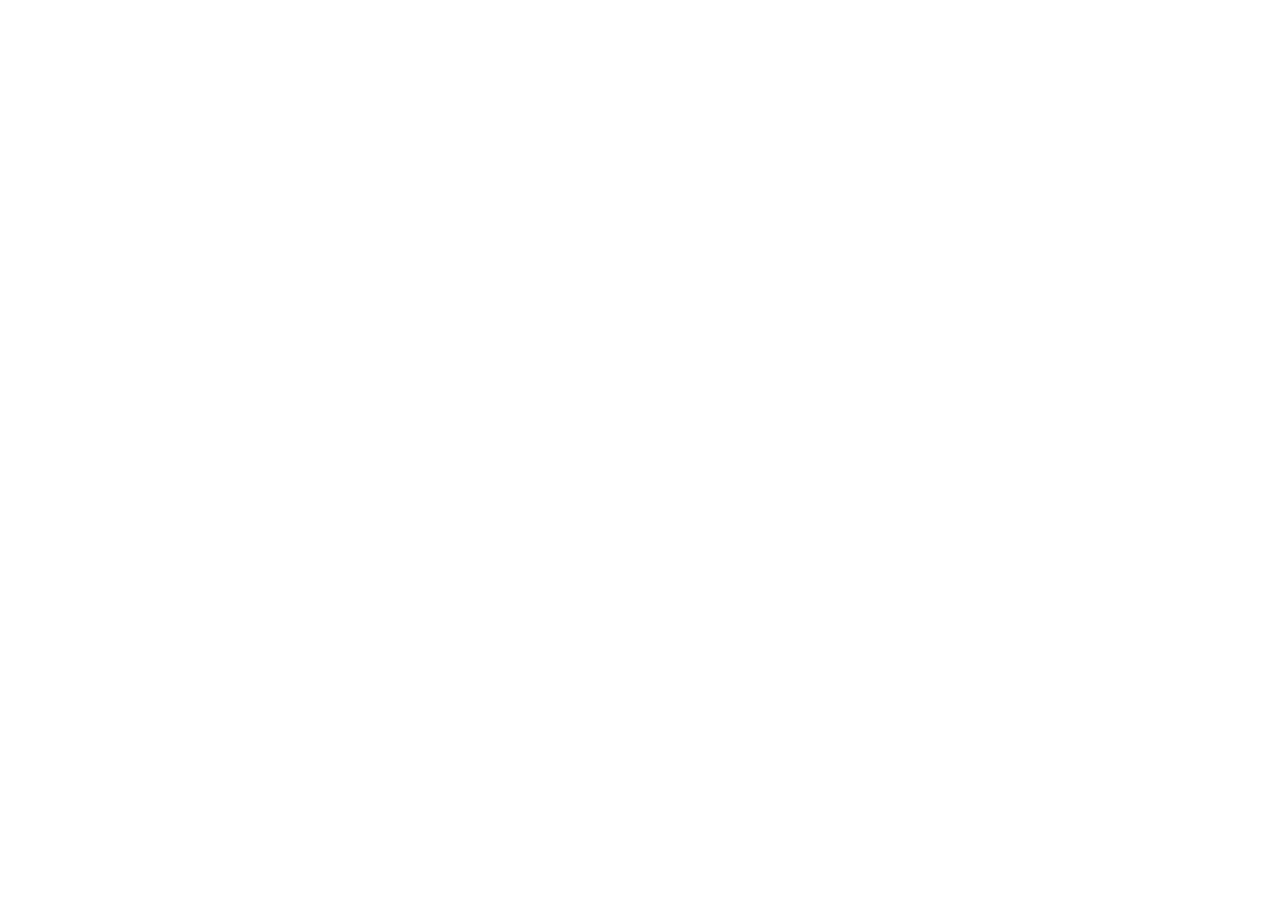
==== index.html @ a390e160 "Add files via upload" ====
<!doctype html>
<html lang="es-AR">
<head>
  <meta charset="utf-8">
  <meta name="viewport" content="width=device-width, initial-scale=1, viewport-fit=cover">
  <title>Segundo Cerebro</title>
  <meta name="description" content="Panel personal: tareas, notas y todo lo demás, guardado en tu Google Drive.">
  <meta name="theme-color" content="#EDF0EE" media="(prefers-color-scheme: light)">
  <meta name="theme-color" content="#111719" media="(prefers-color-scheme: dark)">
  <link rel="manifest" href="./manifest.webmanifest">
  <link rel="icon" href="./icons/icono.svg" type="image/svg+xml">
  <link rel="apple-touch-icon" href="./icons/icono-192.png">
  <link rel="preconnect" href="https://fonts.googleapis.com">
  <link rel="preconnect" href="https://fonts.gstatic.com" crossorigin>
  <link rel="stylesheet" href="https://fonts.googleapis.com/css2?family=Barlow:wght@400;500;600&family=Barlow+Condensed:wght@600&display=swap">
  <link rel="stylesheet" href="./css/app.css">
</head>
<body>
  <div id="app"></div>
  <div id="avisos" aria-live="polite"></div>
  <noscript>Esta app necesita JavaScript activado.</noscript>
  <script type="module" src="./js/app.js"></script>
</body>
</html>
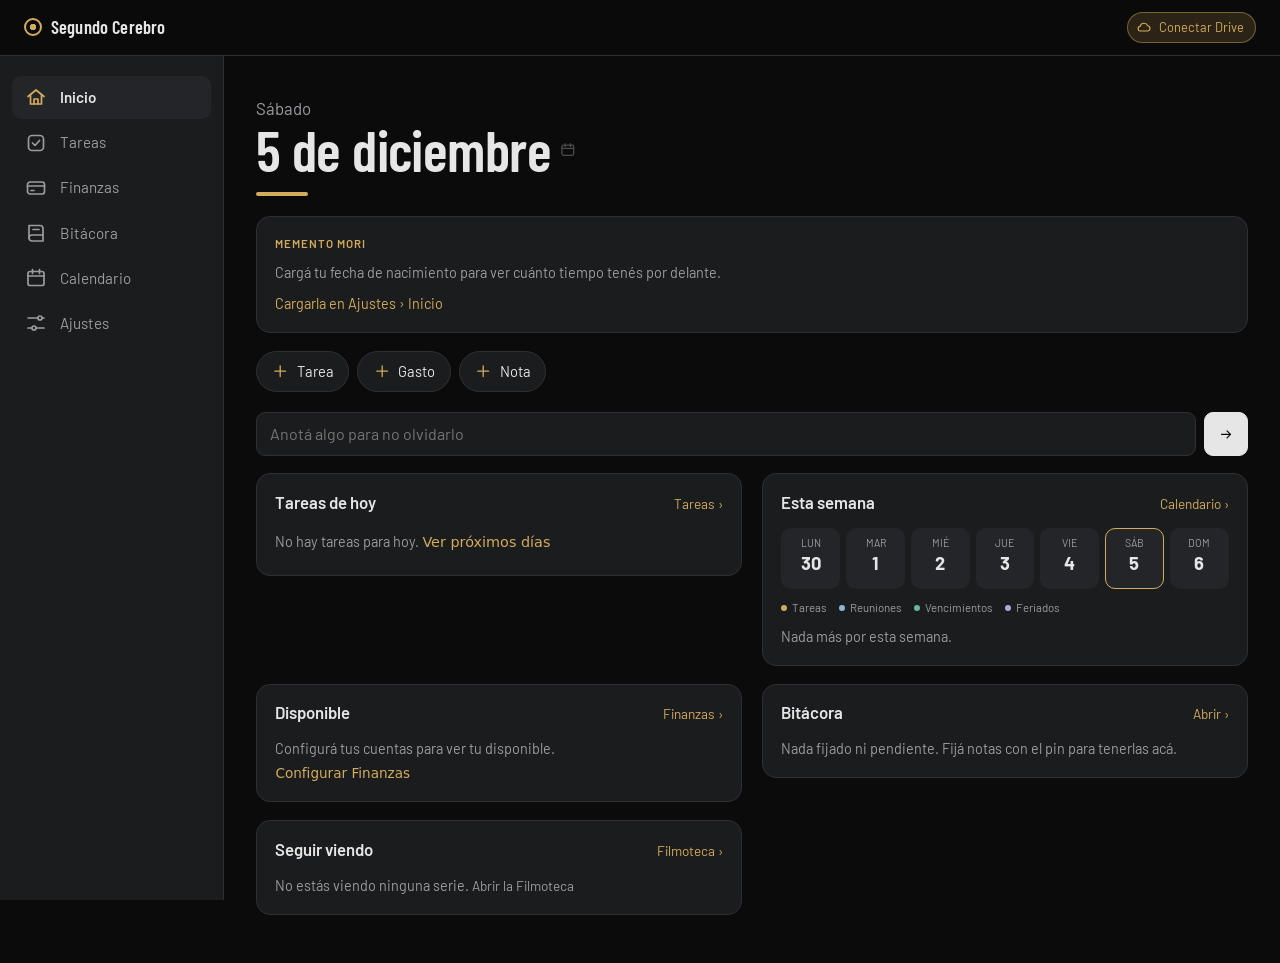
==== commit 330f754f: "Add files via upload" ====
--- a/index.html
+++ b/index.html
@@ -5,8 +5,7 @@
   <meta name="viewport" content="width=device-width, initial-scale=1, viewport-fit=cover">
   <title>Segundo Cerebro</title>
   <meta name="description" content="Panel personal: tareas, notas y todo lo demás, guardado en tu Google Drive.">
-  <meta name="theme-color" content="#EDF0EE" media="(prefers-color-scheme: light)">
-  <meta name="theme-color" content="#111719" media="(prefers-color-scheme: dark)">
+  <meta name="theme-color" content="#0B0B0C">
   <link rel="manifest" href="./manifest.webmanifest">
   <link rel="icon" href="./icons/icono.svg" type="image/svg+xml">
   <link rel="apple-touch-icon" href="./icons/icono-192.png">
--- a/css/app.css
+++ b/css/app.css
@@ -0,0 +1,527 @@
+/* ─────────────────────────────────────────────────────────────
+   Segundo Cerebro: estilos
+   Paleta: pizarra (tinta), papel frío, latón (acento), verde
+   apagado (confirmación) y rojo ladrillo (peligro).
+   Tipografía: Barlow para todo; Barlow Condensed para títulos.
+   ───────────────────────────────────────────────────────────── */
+
+:root {
+  --papel: #EDF0EE;
+  --superficie: #FFFFFF;
+  --superficie-2: #F5F7F6;
+  --tinta: #1C272E;
+  --tinta-2: #56636A;
+  --linea: #D3DAD7;
+  --laton: #93702A;
+  --laton-fondo: #F3EAD6;
+  --verde: #2C6A5A;
+  --rojo: #A3423A;
+  --rojo-fondo: #F6E3E0;
+
+  --fuente: 'Barlow', system-ui, -apple-system, 'Segoe UI', Roboto, sans-serif;
+  --fuente-titulo: 'Barlow Condensed', 'Barlow', system-ui, sans-serif;
+
+  --radio-tarjeta: 14px;
+  --radio-control: 9px;
+  --alto-menu: 64px;
+  --ancho-lectura: 44rem;
+
+  color-scheme: light;
+}
+
+/* Tema oscuro (siempre, no depende del celular ni de Windows):
+   fondo casi negro, recuadros gris oscuro neutro. */
+:root {
+  --papel: #0B0B0C;
+  --superficie: #1B1C1E;
+  --superficie-2: #242528;
+  --tinta: #E6E6E6;
+  --tinta-2: #9A9C9F;
+  --linea: #2E3033;
+  --laton: #D3AB5C;
+  --laton-fondo: #2B2416;
+  --verde: #6FB4A0;
+  --rojo: #E2786C;
+  --rojo-fondo: #3A201D;
+  color-scheme: dark;
+}
+
+*, *::before, *::after { box-sizing: border-box; }
+[hidden] { display: none !important; }
+
+html, body { margin: 0; height: 100%; }
+
+body {
+  background: var(--papel);
+  color: var(--tinta);
+  font-family: var(--fuente);
+  font-size: 1rem;
+  line-height: 1.5;
+  -webkit-font-smoothing: antialiased;
+  -webkit-tap-highlight-color: transparent;
+}
+
+h1, h2, h3 { margin: 0; font-weight: 600; line-height: 1.2; }
+p { margin: 0; }
+a { color: inherit; }
+
+:focus-visible { outline: 2px solid var(--laton); outline-offset: 2px; border-radius: 4px; }
+
+.icono { display: inline-flex; width: 1.25em; height: 1.25em; flex: none; }
+.icono svg { width: 100%; height: 100%; }
+
+/* ── Estructura ─────────────────────────────────────────── */
+
+#app {
+  min-height: 100%;
+  display: grid;
+  grid-template-columns: minmax(0, 1fr);
+  grid-template-rows: auto 1fr;
+  padding-bottom: calc(var(--alto-menu) + env(safe-area-inset-bottom));
+}
+
+.barra {
+  position: sticky; top: 0; z-index: 5;
+  display: flex; align-items: center; justify-content: space-between; gap: 1rem;
+  padding: calc(0.6rem + env(safe-area-inset-top)) 1rem 0.6rem;
+  background: color-mix(in srgb, var(--papel) 88%, transparent);
+  backdrop-filter: blur(10px);
+  border-bottom: 1px solid var(--linea);
+}
+
+.marca {
+  display: inline-flex; align-items: center; gap: 0.55rem;
+  font-family: var(--fuente-titulo); font-weight: 600; font-size: 1.15rem;
+  letter-spacing: 0.01em; text-decoration: none; white-space: nowrap;
+  min-width: 0; overflow: hidden; text-overflow: ellipsis;
+}
+
+/* El signo de la marca: un blanco de tiro en latón. */
+.marca-signo {
+  width: 18px; height: 18px; border-radius: 50%; flex: none;
+  border: 2px solid var(--laton);
+  background: radial-gradient(circle, var(--laton) 0 3px, transparent 3.5px);
+}
+
+#pantalla {
+  width: 100%; max-width: var(--ancho-lectura);
+  margin: 0 auto; padding: 1.25rem 1rem 2rem;
+  display: flex; flex-direction: column; gap: 1rem;
+}
+#pantalla:focus { outline: none; }
+
+.menu {
+  position: fixed; inset: auto 0 0 0; z-index: 6;
+  display: flex; justify-content: space-around;
+  height: calc(var(--alto-menu) + env(safe-area-inset-bottom));
+  padding-bottom: env(safe-area-inset-bottom);
+  background: var(--superficie);
+  border-top: 1px solid var(--linea);
+}
+
+.menu-item {
+  flex: 1; max-width: 8rem;
+  display: flex; flex-direction: column; align-items: center; justify-content: center; gap: 2px;
+  font-size: 0.75rem; text-decoration: none; color: var(--tinta-2);
+}
+.menu-item .icono { width: 24px; height: 24px; }
+.menu-item[aria-current='page'] { color: var(--tinta); font-weight: 600; }
+.menu-item[aria-current='page'] .icono { color: var(--laton); }
+
+@media (min-width: 900px) {
+  #app {
+    grid-template-columns: 14rem minmax(0, 1fr);
+    grid-template-rows: auto 1fr;
+    padding-bottom: 0;
+  }
+  .barra { grid-column: 1 / -1; padding: 0.75rem 1.5rem; }
+  .menu {
+    position: sticky; top: 3.5rem; align-self: start;
+    flex-direction: column; justify-content: flex-start; gap: 2px;
+    height: auto; padding: 1.25rem 0.75rem;
+    background: var(--superficie); border: 0; border-right: 1px solid var(--linea);
+    height: calc(100vh - 3.5rem); height: calc(100dvh - 3.5rem); overflow-y: auto;
+  }
+  .menu-item {
+    flex: none; max-width: none;
+    flex-direction: row; justify-content: flex-start; gap: 0.75rem;
+    padding: 0.6rem 0.75rem; border-radius: var(--radio-control);
+    font-size: 0.95rem;
+  }
+  .menu-item:hover { background: var(--superficie-2); }
+  .menu-item[aria-current='page'] { background: var(--superficie-2); }
+  #pantalla { margin: 0 auto; padding: 2rem 2rem 3rem; }
+}
+
+/* ── Indicador de sincronización ────────────────────────── */
+
+.barra-der { display: flex; align-items: center; gap: 0.4rem; }
+.barra-engranaje {
+  width: 1.75rem; height: 1.75rem; border-radius: 50%; border: 1px solid var(--linea); background: var(--superficie);
+  display: grid; place-items: center; color: var(--tinta-2); flex: none;
+}
+.barra-engranaje[hidden] { display: none; }
+.barra-engranaje .icono { width: 1rem; height: 1rem; }
+.chip-sync {
+  display: inline-flex; align-items: center; gap: 0.4rem;
+  padding: 0.3rem 0.7rem 0.3rem 0.55rem; border-radius: 999px;
+  border: 1px solid var(--linea); background: var(--superficie);
+  color: var(--tinta-2); font: inherit; font-size: 0.8rem; cursor: pointer; white-space: nowrap;
+  max-width: 11rem;
+}
+.chip-sync span:last-child { overflow: hidden; text-overflow: ellipsis; }
+#estado-sync { flex: none; }
+.chip-sync.atencion { color: var(--laton); border-color: color-mix(in srgb, var(--laton) 45%, transparent); background: var(--laton-fondo); }
+.chip-sync.girando .icono { animation: girar 1.1s linear infinite; }
+@keyframes girar { to { transform: rotate(360deg); } }
+
+/* ── Inicio ─────────────────────────────────────────────── */
+
+.portada { padding: 0.5rem 0 0.25rem; }
+.portada-dia { color: var(--tinta-2); font-size: 1.05rem; }
+.portada-dia::first-letter { text-transform: uppercase; }
+.portada-fecha {
+  font-family: var(--fuente-titulo); font-weight: 600;
+  font-size: clamp(2.75rem, 11vw, 4.25rem); line-height: 1; letter-spacing: -0.01em;
+}
+.portada-fecha::after {
+  content: ''; display: block; width: 3.25rem; height: 4px; margin-top: 0.85rem;
+  background: var(--laton); border-radius: 2px;
+}
+
+.captura-form { display: flex; gap: 0.5rem; }
+.captura-form input { flex: 1; min-width: 0; }
+
+.accesos { display: flex; gap: 0.5rem; overflow-x: auto; padding-bottom: 2px; scrollbar-width: none; }
+.acceso {
+  flex: none; display: inline-flex; align-items: center; gap: 0.45rem;
+  padding: 0.55rem 0.9rem; border-radius: 999px;
+  border: 1px solid var(--linea); background: var(--superficie);
+  color: var(--tinta); font: inherit; font-size: 0.92rem; cursor: pointer;
+}
+.acceso .icono { color: var(--laton); }
+
+.bloques { display: grid; gap: 1rem; }
+
+.vacio {
+  padding: 1.5rem 1.25rem; border: 1.5px dashed var(--linea); border-radius: var(--radio-tarjeta);
+  display: grid; gap: 0.6rem; justify-items: start;
+}
+.vacio h2 { font-family: var(--fuente-titulo); font-size: 1.4rem; }
+.vacio p { color: var(--tinta-2); max-width: 34rem; }
+
+/* ── Piezas comunes ─────────────────────────────────────── */
+
+.cabecera-pantalla h1 { font-family: var(--fuente-titulo); font-size: 2.1rem; }
+
+.tarjeta {
+  background: var(--superficie); border: 1px solid var(--linea); border-radius: var(--radio-tarjeta);
+  padding: 1.1rem 1.15rem; display: grid; gap: 0.85rem;
+}
+.tarjeta h2 { font-size: 1.05rem; }
+
+.datos { display: grid; grid-template-columns: auto 1fr; gap: 0.45rem 1.25rem; margin: 0; font-size: 0.95rem; }
+.datos dt { color: var(--tinta-2); }
+.datos dd { margin: 0; text-align: right; overflow-wrap: anywhere; }
+
+.nota { color: var(--tinta-2); font-size: 0.9rem; }
+.nota.error { color: var(--rojo); display: flex; gap: 0.4rem; align-items: flex-start; }
+.cargando { color: var(--tinta-2); }
+
+.botonera { display: flex; flex-wrap: wrap; gap: 0.5rem; }
+
+.boton {
+  display: inline-flex; align-items: center; justify-content: center; gap: 0.45rem;
+  min-height: 2.6rem; padding: 0.5rem 1rem; border-radius: var(--radio-control);
+  border: 1px solid var(--linea); background: var(--superficie-2); color: var(--tinta);
+  font: inherit; font-weight: 500; text-decoration: none; cursor: pointer;
+}
+.boton.principal { background: var(--tinta); border-color: var(--tinta); color: var(--papel); }
+.boton.peligro { background: var(--rojo-fondo); border-color: transparent; color: var(--rojo); }
+.boton:disabled { opacity: 0.55; cursor: default; }
+
+.boton-icono {
+  display: inline-grid; place-items: center; width: 2.75rem; height: 2.75rem; flex: none;
+  border-radius: var(--radio-control); border: 1px solid var(--linea);
+  background: var(--superficie-2); color: var(--tinta); cursor: pointer;
+}
+.boton-icono.principal { background: var(--tinta); border-color: var(--tinta); color: var(--papel); }
+.boton-icono:disabled { opacity: 0.45; cursor: default; }
+
+input[type='text'], input[type='number'], input[type='date'], input[type='time'], select, textarea {
+  width: 100%; min-height: 2.75rem; padding: 0.55rem 0.8rem;
+  border-radius: var(--radio-control); border: 1px solid var(--linea);
+  background: var(--superficie); color: var(--tinta); font: inherit;
+}
+input:disabled { background: var(--superficie-2); color: var(--tinta-2); }
+textarea { resize: vertical; }
+input[type='checkbox'] { width: 1.25rem; height: 1.25rem; accent-color: var(--verde); margin: 0; }
+
+/* ── Hojas (formularios y confirmaciones) ───────────────── */
+
+dialog.hoja {
+  width: 100%; max-width: 32rem; max-height: 92vh; margin: auto auto 0;
+  padding: 1.1rem 1.1rem calc(1.1rem + env(safe-area-inset-bottom));
+  border: 0; border-radius: 18px 18px 0 0;
+  background: var(--superficie); color: var(--tinta);
+}
+dialog.hoja::backdrop { background: rgb(10 15 18 / 0.45); }
+@media (min-width: 640px) {
+  dialog.hoja { margin: auto; border-radius: 16px; padding-bottom: 1.1rem; }
+}
+
+.hoja-cabecera { display: flex; align-items: center; justify-content: space-between; gap: 1rem; margin-bottom: 0.75rem; }
+.hoja-cabecera h2 { font-family: var(--fuente-titulo); font-size: 1.5rem; }
+.hoja-cabecera .boton-icono { border: 0; background: transparent; }
+.hoja-texto { margin-bottom: 1rem; }
+.hoja-botones { display: flex; justify-content: flex-end; gap: 0.5rem; margin-top: 1rem; }
+
+.formulario-campos { display: grid; gap: 0.9rem; }
+.fila-campo { display: grid; gap: 0.3rem; }
+.fila-campo.casilla { grid-template-columns: auto 1fr; align-items: center; gap: 0.6rem; }
+.etiqueta-campo { font-size: 0.9rem; color: var(--tinta-2); }
+.requerido { color: var(--laton); }
+.formulario-error { color: var(--rojo); font-size: 0.9rem; min-height: 1.2em; margin-top: 0.5rem; }
+
+/* ── Avisos ─────────────────────────────────────────────── */
+
+#avisos {
+  position: fixed; left: 50%; transform: translateX(-50%); z-index: 20;
+  bottom: calc(var(--alto-menu) + env(safe-area-inset-bottom) + 0.75rem);
+  width: min(30rem, calc(100% - 2rem)); display: grid; gap: 0.5rem;
+}
+@media (min-width: 900px) { #avisos { bottom: 1.5rem; } }
+
+.aviso {
+  display: flex; align-items: center; justify-content: space-between; gap: 1rem;
+  padding: 0.75rem 1rem; border-radius: 12px;
+  background: var(--tinta); color: var(--papel); font-size: 0.95rem;
+}
+.aviso-accion {
+  border: 0; background: transparent; color: var(--laton-fondo);
+  font: inherit; font-weight: 600; cursor: pointer; padding: 0.25rem;
+}
+
+@media (prefers-reduced-motion: reduce) {
+  .chip-sync.girando .icono { animation: none; }
+}
+
+/* ── Ajustes: módulos y barra ─────────────────────────── */
+.aj-tabla { display: grid; }
+.aj-fila { display: flex; align-items: center; justify-content: space-between; gap: 0.6rem; padding: 0.55rem 0; border-top: 1px solid var(--linea); }
+.aj-tabla > .aj-fila:first-child { border-top: 0; }
+.aj-enc { padding: 0.1rem 0 0.2rem; }
+.aj-enc + .aj-fila { border-top: 0; }
+.aj-enc .aj-col { font-size: 0.75rem; font-weight: 600; color: var(--tinta-2); }
+.aj-nombre { display: flex; align-items: center; gap: 0.5rem; min-width: 0; flex: 1; font-weight: 500; }
+.aj-nombre .icono { width: 1.15rem; height: 1.15rem; color: var(--tinta-2); flex: none; }
+.aj-col { width: 7.4rem; display: flex; justify-content: center; flex: none; }
+.aj-siempre { font-size: 0.82rem; }
+.seg-vis { display: inline-flex; border: 1px solid var(--linea); border-radius: 8px; overflow: hidden; }
+.seg-vis button { border: 0; background: var(--superficie); color: var(--tinta-2); font: inherit; font-size: 0.78rem; padding: 0.3rem 0.5rem; cursor: pointer; }
+.seg-vis button.activo { background: var(--tinta); color: var(--superficie); }
+.seg-vis button.activo.oculto { background: var(--rojo-fondo); color: var(--rojo); font-weight: 600; }
+.aj-acciones { display: flex; align-items: center; gap: 0.15rem; flex: none; }
+.aj-flecha { width: 1.9rem; height: 1.9rem; border: 0; border-radius: 6px; background: none; color: var(--tinta-2); cursor: pointer; font-size: 1rem; }
+.aj-flecha:disabled { opacity: 0.3; cursor: default; }
+.aj-switch { width: 2.5rem; height: 1.4rem; border-radius: 999px; border: 0; background: var(--linea); position: relative; cursor: pointer; margin-left: 0.35rem; padding: 0; }
+.aj-switch::after { content: ''; position: absolute; top: 3px; left: 3px; width: calc(1.4rem - 6px); height: calc(1.4rem - 6px); border-radius: 50%; background: #fff; transition: left 0.15s; }
+.aj-switch.on { background: var(--verde); }
+.aj-switch.on::after { left: calc(100% - 1.4rem + 3px); }
+.aj-switch:disabled { opacity: 0.45; cursor: default; }
+@media (max-width: 420px) { .aj-col { width: 6.6rem; } .seg-vis button { padding: 0.3rem 0.4rem; font-size: 0.74rem; } }
+
+.aj-version .boton { min-height: 1.9rem; padding: 0.15rem 0.65rem; font-size: 0.82rem; white-space: nowrap; }
+.aj-version { display: inline-flex; align-items: center; gap: 0.5rem; flex-wrap: wrap; justify-content: flex-end; }
+.aj-forzar { margin: -0.25rem 0 0; text-align: right; }
+.aj-link { border: 0; background: none; color: var(--tinta-2); font: inherit; font-size: 0.8rem; text-decoration: underline; cursor: pointer; padding: 0; }
+
+/* Inicio: la fecha abre el Calendario (sutil) */
+.portada-enlace { color: inherit; text-decoration: none; display: inline-flex; align-items: center; gap: 0.5rem; }
+.portada-enlace .icono { width: 1.1rem; height: 1.1rem; color: var(--tinta-2); opacity: 0.45; transition: opacity 0.15s; }
+.portada-enlace:hover .icono, .portada-enlace:focus-visible .icono { opacity: 1; }
+
+/* ── Editor de texto con formato (ctx.editorTexto) ─────── */
+.ed { position: relative; --ed-azul: #2F5E8C; --ed-violeta: #6B4E9B; --ed-violeta-f: #EEE8F6; }
+/* oscuro (siempre) */
+.ed { --ed-azul: #8DB4DC; --ed-violeta: #B9A2E0; --ed-violeta-f: #272035; }
+.ed-area {
+  min-height: 6rem; padding: 0.6rem 0.8rem; border-radius: var(--radio-control);
+  border: 1px solid var(--linea); background: var(--superficie); color: var(--tinta);
+  line-height: 1.55; overflow-wrap: anywhere; outline: none; cursor: text;
+}
+.ed.activo .ed-area { border-color: color-mix(in srgb, var(--laton) 60%, var(--linea)); }
+.ed-area.vacio::before { content: attr(data-ph); color: var(--tinta-2); opacity: 0.75; position: absolute; pointer-events: none; }
+.ed-area > * { margin: 0 0 0.45rem; }
+.ed-area > :last-child { margin-bottom: 0; }
+.ed-area h1, .ed-area h2, .ed-area h3 { font-family: var(--fuente); line-height: 1.25; margin-top: 0.6rem; }
+.ed-area > h1:first-child, .ed-area > h2:first-child, .ed-area > h3:first-child { margin-top: 0; }
+.ed-area h1 { font-size: 1.45rem; font-weight: 700; }
+.ed-area h2 { font-size: 1.22rem; font-weight: 650; }
+.ed-area h3 { font-size: 1.05rem; font-weight: 650; }
+.ed-area ul, .ed-area ol { padding-left: 1.4rem; }
+.ed-area li > ul, .ed-area li > ol { margin: 0.1rem 0; }
+.ed-area ul.ed-chk { list-style: none; padding-left: 0.1rem; }
+.ed-area li ul.ed-chk { padding-left: 1.4rem; }
+.ed-area ul.ed-chk > li { position: relative; padding-left: 1.65rem; }
+.ed-area ul.ed-chk > li::before {
+  content: ''; position: absolute; left: 0; top: 0.22em; width: 1.05em; height: 1.05em;
+  border: 1.6px solid var(--tinta-2); border-radius: 4px; cursor: pointer; box-sizing: border-box;
+}
+.ed-area ul.ed-chk > li.ok::before { background: var(--verde); border-color: var(--verde); }
+.ed-area ul.ed-chk > li.ok::after {
+  content: ''; position: absolute; left: 0.36em; top: 0.36em; width: 0.3em; height: 0.55em;
+  border: solid #fff; border-width: 0 2px 2px 0; transform: rotate(45deg); pointer-events: none;
+}
+.ed-area ul.ed-chk > li.ok { color: var(--tinta-2); text-decoration: line-through; }
+.ed-area blockquote { border-left: 3px solid var(--laton); padding: 0.05rem 0 0.05rem 0.85rem; color: var(--tinta-2); }
+.ed-area hr { border: 0; border-top: 1.5px solid var(--linea); margin: 0.8rem 0; }
+.ed-area code { font-family: ui-monospace, Consolas, monospace; font-size: 0.88em; background: var(--superficie-2); border: 1px solid var(--linea); border-radius: 5px; padding: 0 0.3rem; }
+.ed-area pre.ed-crudo { font-family: ui-monospace, Consolas, monospace; font-size: 0.86rem; background: var(--superficie-2); border: 1px solid var(--linea); border-radius: 9px; padding: 0.6rem 0.8rem; overflow-x: auto; white-space: pre; }
+.ed-area mark { background: var(--laton-fondo); color: inherit; border-radius: 3px; padding: 0 0.12rem; }
+.ed-area a { color: var(--ed-azul); }
+.ed-wl { color: var(--ed-violeta); font-weight: 500; border-bottom: 1px dashed currentColor; cursor: pointer; }
+.ed-tag { color: var(--ed-azul); }
+.ed-emb { display: inline-block; max-width: 100%; vertical-align: top; }
+.ed-emb img { max-width: 100%; border-radius: 8px; display: block; }
+.ed-emb-nombre { display: inline-block; background: var(--ed-violeta-f); color: var(--ed-violeta); border-radius: 6px; padding: 0.1rem 0.45rem; font-size: 0.9em; }
+
+.ed-barra {
+  display: flex; align-items: center; gap: 0.1rem; padding: 0.2rem;
+  background: var(--superficie); border: 1px solid var(--linea); border-radius: 10px;
+  box-shadow: 0 8px 24px rgb(0 0 0 / 0.16); z-index: 30;
+}
+.ed-barra[hidden] { display: none; }
+.ed-flot { position: absolute; flex-wrap: wrap; width: max-content; max-width: 100%; }
+.ed-fija {
+  position: fixed; left: 0; right: 0; border-radius: 0; border-width: 1px 0 0;
+  overflow-x: auto; scrollbar-width: none; z-index: 60; padding: 0.25rem 0.4rem;
+}
+.ed-fija::-webkit-scrollbar { display: none; }
+.ed-b {
+  flex: none; min-width: 2.1rem; height: 2.1rem; padding: 0 0.35rem; border: 0; border-radius: 7px;
+  background: none; color: var(--tinta); font: inherit; font-size: 0.9rem; font-weight: 600; cursor: pointer;
+  display: inline-grid; place-items: center;
+}
+.ed-b:hover { background: var(--superficie-2); }
+.ed-b .icono svg { width: 1.15rem; height: 1.15rem; display: block; }
+.ed-fija .ed-b { min-width: 2.5rem; height: 2.5rem; }
+.ed-sep { flex: none; width: 1px; height: 1.3rem; background: var(--linea); margin: 0 0.15rem; }
+.ed-pop { position: absolute; z-index: 40; width: min(19rem, 90%); background: var(--superficie); border: 1px solid var(--linea); border-radius: 10px; box-shadow: 0 10px 28px rgb(0 0 0 / 0.18); overflow: hidden; display: flex; flex-direction: column; }
+.ed-pop[hidden] { display: none; }
+.ed-pop-op { display: grid; text-align: left; border: 0; border-top: 1px solid var(--linea); background: none; font: inherit; color: var(--tinta); padding: 0.5rem 0.75rem; cursor: pointer; }
+.ed-pop-op:first-child { border-top: 0; }
+.ed-pop-op.sel { background: var(--laton-fondo); }
+.ed-pop-op small { font-size: 0.75rem; color: var(--tinta-2); }
+.ed-pop-op.nueva b { color: var(--ed-violeta); }
+
+/* ── Ajustes › Inicio ─────────────────────────────────── */
+.aj-inicio .ai-sub { margin: 1.1rem 0 0.5rem; font-size: 0.75rem; letter-spacing: 0.08em; text-transform: uppercase; color: var(--tinta-2); font-weight: 600; }
+.ai-estilos { display: grid; grid-template-columns: repeat(4, minmax(0, 1fr)); gap: 0.5rem; margin-bottom: 0.4rem; }
+@media (max-width: 600px) { .ai-estilos { grid-template-columns: repeat(2, minmax(0, 1fr)); } }
+.ai-estilo { display: grid; gap: 0.4rem; text-align: left; padding: 0.6rem; border-radius: 10px; border: 1px solid var(--linea); background: var(--superficie-2); color: var(--tinta); font: inherit; cursor: pointer; }
+.ai-estilo.sel { border-color: var(--laton); box-shadow: inset 0 0 0 1px var(--laton); }
+.ai-estilo > b { font-size: 0.86rem; font-weight: 600; }
+.ai-mini { display: grid; gap: 4px; min-height: 2.1rem; align-content: center; }
+.ai-mini b { font-family: var(--fuente-titulo); font-size: 1.15rem; line-height: 1; }
+.ai-mini-5 { display: grid; grid-template-columns: repeat(5, 1fr); gap: 3px; }
+.ai-mini-anios { grid-template-columns: repeat(10, 1fr); gap: 2px; }
+.ai-mini-anios i { aspect-ratio: 1; border-radius: 2px; border: 1px solid var(--linea); }
+.ai-mini-anios i.v { background: #4A4C51; border-color: #4A4C51; }
+.ai-mini-anios i.a { background: var(--laton); border-color: var(--laton); }
+.ai-prog { display: block; background: var(--linea); border-radius: 3px; overflow: hidden; }
+.ai-prog i { display: block; height: 100%; background: var(--laton); }
+.ai-fecha { width: auto !important; min-height: 2.3rem !important; }
+.ai-envuelve { flex-wrap: wrap; }
+.ai-seg button { padding: 0.3rem 0.65rem; }
+.ai-frase { width: 100%; display: grid; gap: 0.4rem; }
+.ai-frase textarea { min-height: 3.2rem; }
+.ai-ancho { width: 100%; margin: 0; }
+.ai-lista { border: 1px solid var(--linea); border-radius: 12px; background: var(--superficie-2); padding: 0 0.75rem; }
+.ai-fila { display: flex; align-items: center; flex-wrap: wrap; gap: 0.4rem 0.5rem; padding: 0.55rem 0; border-top: 1px solid var(--linea); }
+.ai-fila:first-child { border-top: 0; }
+.ai-fila.apagada .ai-nombre { opacity: 0.45; }
+.ai-nombre { flex: 1; min-width: 8rem; font-weight: 500; }
+.ai-mod { font-size: 0.68rem; font-weight: 500; color: var(--tinta-2); border: 1px solid var(--linea); border-radius: 6px; padding: 0 0.35rem; margin-left: 0.4rem; vertical-align: 1px; white-space: nowrap; }
+.ai-ancho-sel { display: inline-flex; border: 1px solid var(--linea); border-radius: 8px; overflow: hidden; }
+.ai-ancho-sel button { border: 0; background: var(--superficie); color: var(--tinta-2); font: inherit; font-size: 0.76rem; padding: 0.25rem 0.55rem; cursor: pointer; }
+.ai-ancho-sel button.sel { background: var(--superficie-2); color: var(--laton); font-weight: 600; }
+@media (max-width: 899px) { .ai-ancho-sel { display: none; } }
+.ai-siempre { width: 2.85rem; text-align: center; font-size: 0.75rem; }
+.ai-chips { width: 100%; display: flex; flex-wrap: wrap; gap: 0.35rem; }
+.ai-op { border: 1px solid var(--linea); background: var(--superficie); color: var(--tinta-2); border-radius: 999px; padding: 0.2rem 0.65rem; font: inherit; font-size: 0.8rem; cursor: pointer; }
+.ai-op.on { border-color: var(--laton); color: var(--laton); background: var(--laton-fondo); }
+.ai-chip-b { display: inline-flex; align-items: center; border: 1px solid var(--linea); background: var(--superficie); border-radius: 999px; padding: 0.1rem 0.15rem 0.1rem 0.25rem; font-size: 0.8rem; color: var(--tinta-2); }
+.ai-chip-b.on { border-color: var(--laton); background: var(--laton-fondo); color: var(--tinta); }
+.ai-chip-b.oculto { opacity: 0.55; }
+.ai-chip-b button { border: 0; background: none; color: inherit; font: inherit; cursor: pointer; padding: 0.1rem 0.3rem; }
+.ai-chip-b button:disabled { opacity: 0.3; cursor: default; }
+.ai-pie { margin: 0.5rem 0 0.75rem; }
+
+/* ── Inicio (0.19): piezas en el orden elegido ─────────── */
+#pantalla:has(> .ini) { max-width: 74rem; }
+.ini { display: grid; gap: 1rem; }
+.ini-grilla { display: grid; grid-template-columns: minmax(0, 1fr); gap: 1rem; align-items: start; }
+@media (min-width: 900px) {
+  .ini-grilla { grid-template-columns: repeat(2, minmax(0, 1fr)); gap: 1.1rem 1.25rem; }
+  .ini-pieza.completo { grid-column: 1 / -1; }
+}
+.ini-pieza { min-width: 0; }
+.ini .portada-fecha { font-size: clamp(2.6rem, 10vw, 3.6rem); }
+.bloque-cab { display: flex; align-items: baseline; gap: 0.75rem; }
+.bloque-cab h2 { flex: 1; }
+.bloque-enlace { color: var(--laton); font-size: 0.85rem; text-decoration: none; white-space: nowrap; }
+.bloque-enlace:hover { text-decoration: underline; }
+.ini .accesos { flex-wrap: wrap; overflow: visible; }
+
+/* Memento mori */
+.mm { gap: 0.6rem; }
+.mm-etq { font-size: 0.72rem; letter-spacing: 0.08em; text-transform: uppercase; color: var(--laton); font-weight: 600; }
+.mm-cab { display: flex; justify-content: space-between; align-items: baseline; gap: 0.75rem; flex-wrap: wrap; }
+.mm-linea { display: flex; align-items: center; gap: 0.55rem; min-width: 0; }
+.mm-num { font-family: var(--fuente-titulo); font-weight: 600; font-size: 2.3rem; line-height: 1; letter-spacing: -0.01em; }
+.mm-mezcla .mm-num { font-size: 2.15rem; }
+.mm-txt { color: var(--tinta-2); font-size: 0.9rem; }
+.mm-txt.dos { font-size: 0.82rem; line-height: 1.15; font-weight: 500; }
+.mm-der { margin-left: auto; white-space: nowrap; text-align: right; }
+.mm-prog { display: block; height: 4px; background: var(--superficie-2); border-radius: 4px; overflow: hidden; }
+.mm-prog i { display: block; height: 100%; background: var(--laton); border-radius: 4px; }
+.mm-contador .mm-prog { height: 6px; }
+.mm-minis { display: grid; grid-template-columns: repeat(5, minmax(0, 1fr)); gap: 0.6rem; }
+.mm-mini { display: grid; gap: 3px; min-width: 0; }
+.mm-mini > span { display: flex; justify-content: space-between; gap: 3px; font-size: 0.74rem; color: var(--tinta-2); white-space: nowrap; }
+.mm-mini em { font-style: normal; overflow: hidden; text-overflow: ellipsis; }
+.mm-mini b { color: var(--tinta); font-weight: 600; font-variant-numeric: tabular-nums; }
+.mm-mini.vida em { color: var(--laton); }
+.mm-filas { display: grid; gap: 0.4rem 1.5rem; }
+@media (min-width: 900px) { .mm-filas { grid-template-columns: 1fr 1fr; } }
+.mm-fila { display: grid; grid-template-columns: 3.4rem 1fr 2.6rem; align-items: center; gap: 0.5rem; font-size: 0.8rem; color: var(--tinta-2); }
+.mm-fila b { text-align: right; color: var(--tinta); font-weight: 600; font-variant-numeric: tabular-nums; }
+.mm-fila.vida > span { color: var(--laton); font-weight: 600; }
+.mm-tres { display: grid; grid-template-columns: repeat(3, minmax(0, 1fr)); gap: 0.5rem; }
+.mm-tres div { background: var(--superficie-2); border-radius: 10px; padding: 0.45rem 0.6rem; display: grid; }
+.mm-tres b { font-family: var(--fuente-titulo); font-size: 1.35rem; font-weight: 600; }
+.mm-anios { display: grid; grid-template-columns: repeat(20, 1fr); gap: 3px; }
+@media (min-width: 900px) { .mm-anios { grid-template-columns: repeat(25, 1fr); gap: 4px; } }
+.mm-anios i { aspect-ratio: 1; border-radius: 3px; border: 1px solid var(--linea); position: relative; overflow: hidden; }
+.mm-anios i.v { background: #4A4C51; border-color: #4A4C51; }
+.mm-anios i.a { border-color: var(--laton); }
+.mm-anios i.a::after { content: ''; position: absolute; inset: 0 auto 0 0; width: var(--p); background: var(--laton); }
+.mm-anios i.d { border-color: #3d3f43; }
+.mm-cita { border-top: 1px solid var(--linea); padding-top: 0.55rem; color: var(--tinta-2); font-size: 0.86rem; min-width: 0; }
+.mm-cita-txt { font-style: italic; }
+.mm-cita small { display: block; margin-top: 2px; color: #6B6E72; font-size: 0.74rem; }
+.mm-cita.una-linea { overflow: hidden; }
+.mm-cita.una-linea .mm-cita-txt { display: block; white-space: nowrap; overflow: hidden; }
+.mm-link { font-size: 0.9rem; }
+@media (max-width: 899px) {
+  .mm-minis { gap: 6px; }
+  .mm-mini > span { font-size: 0.64rem; gap: 2px; }
+}
+.mm-txt { flex: none; white-space: nowrap; }
+.mm-der { min-width: 0; overflow: hidden; text-overflow: ellipsis; }
+@media (max-width: 899px) {
+  .mm-mezcla .mm-num { font-size: 2.05rem; }
+  .mm-mezcla .mm-der { font-size: 0.78rem; }
+  .mm-mezcla .mm-linea { gap: 0.45rem; }
+}
